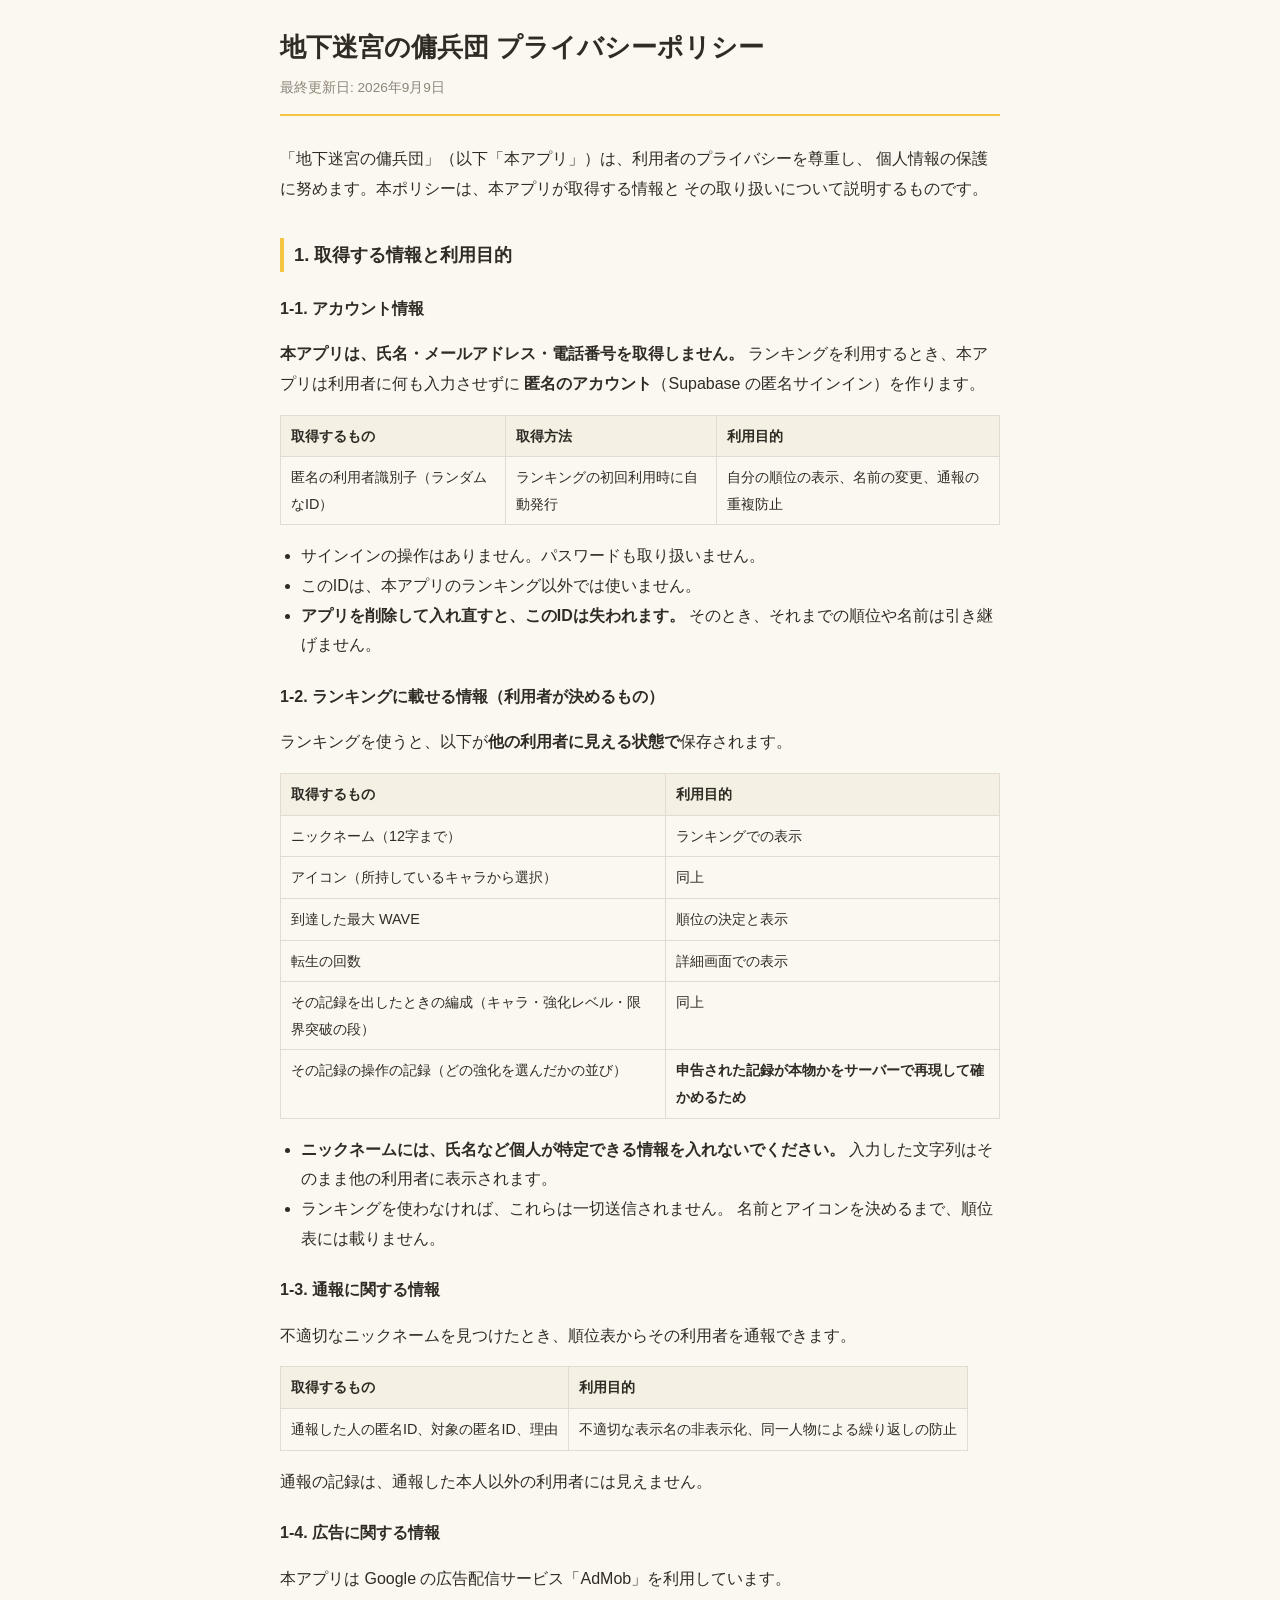
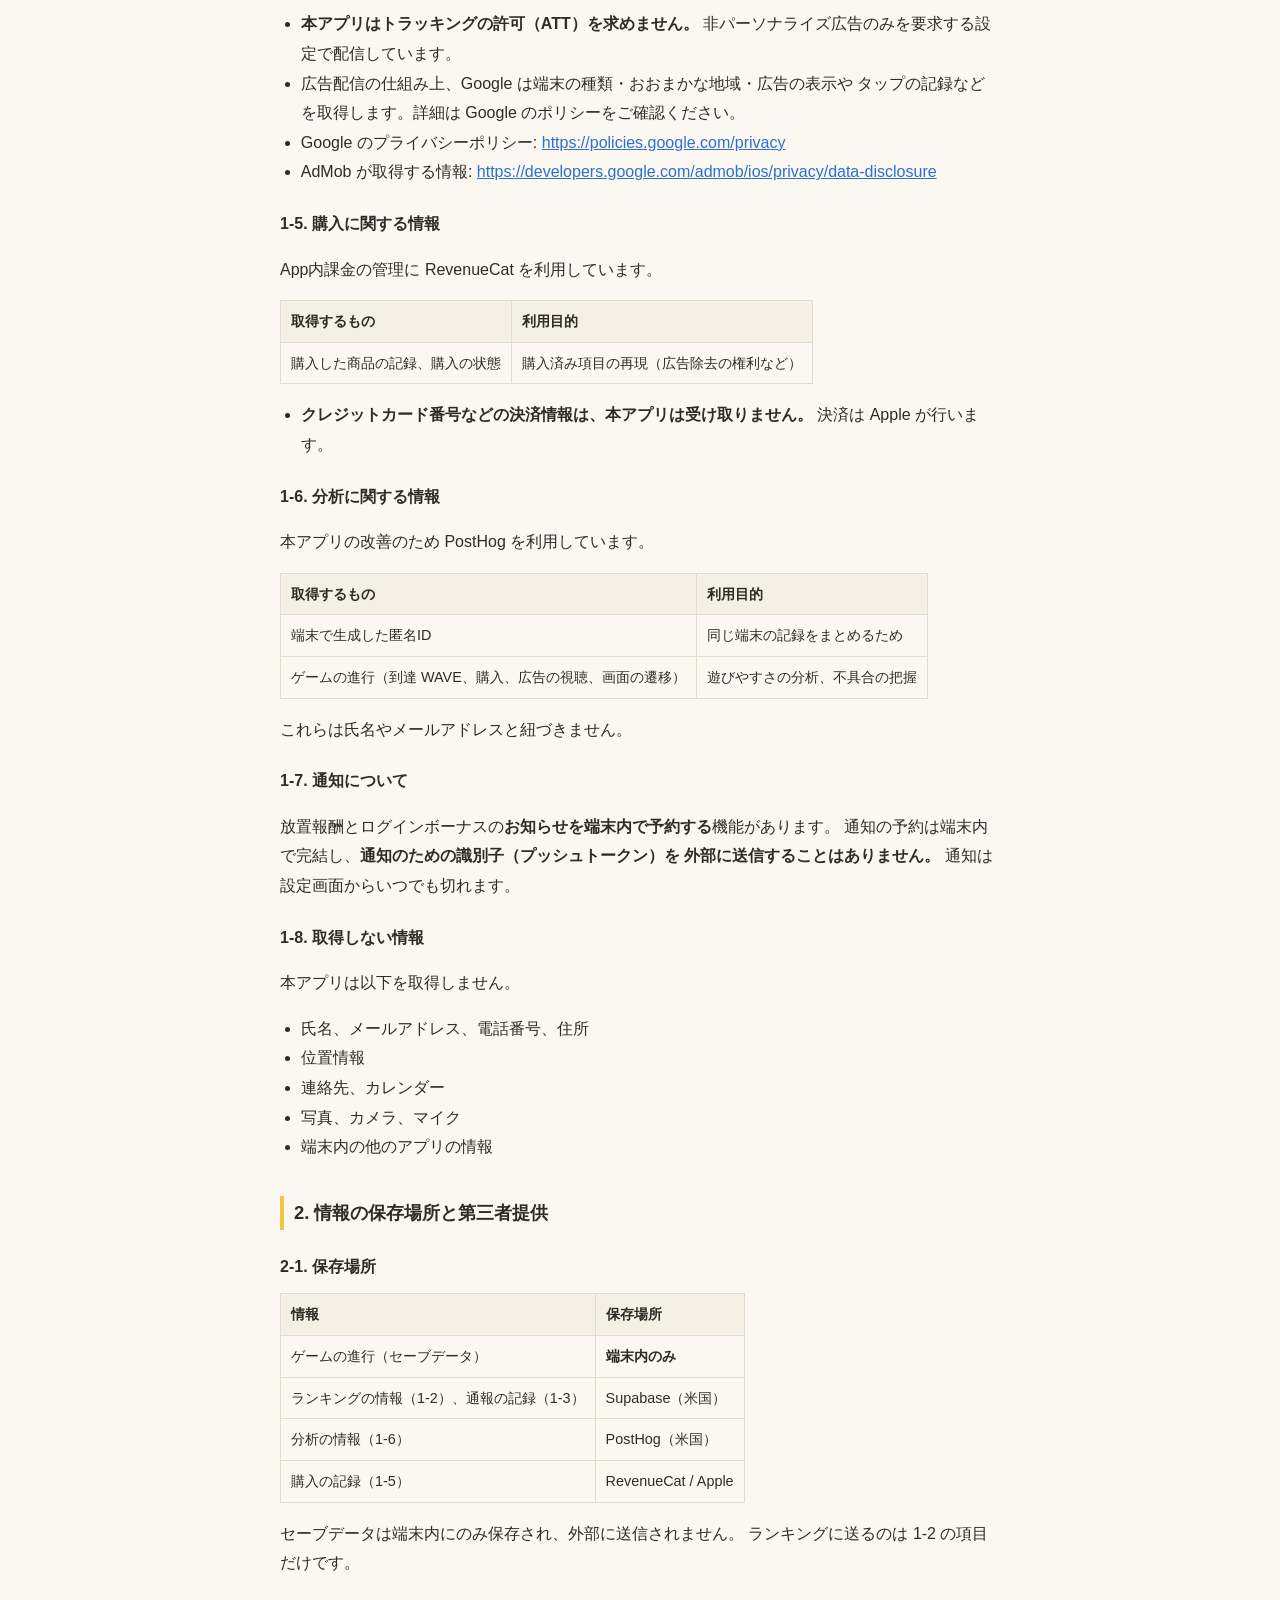
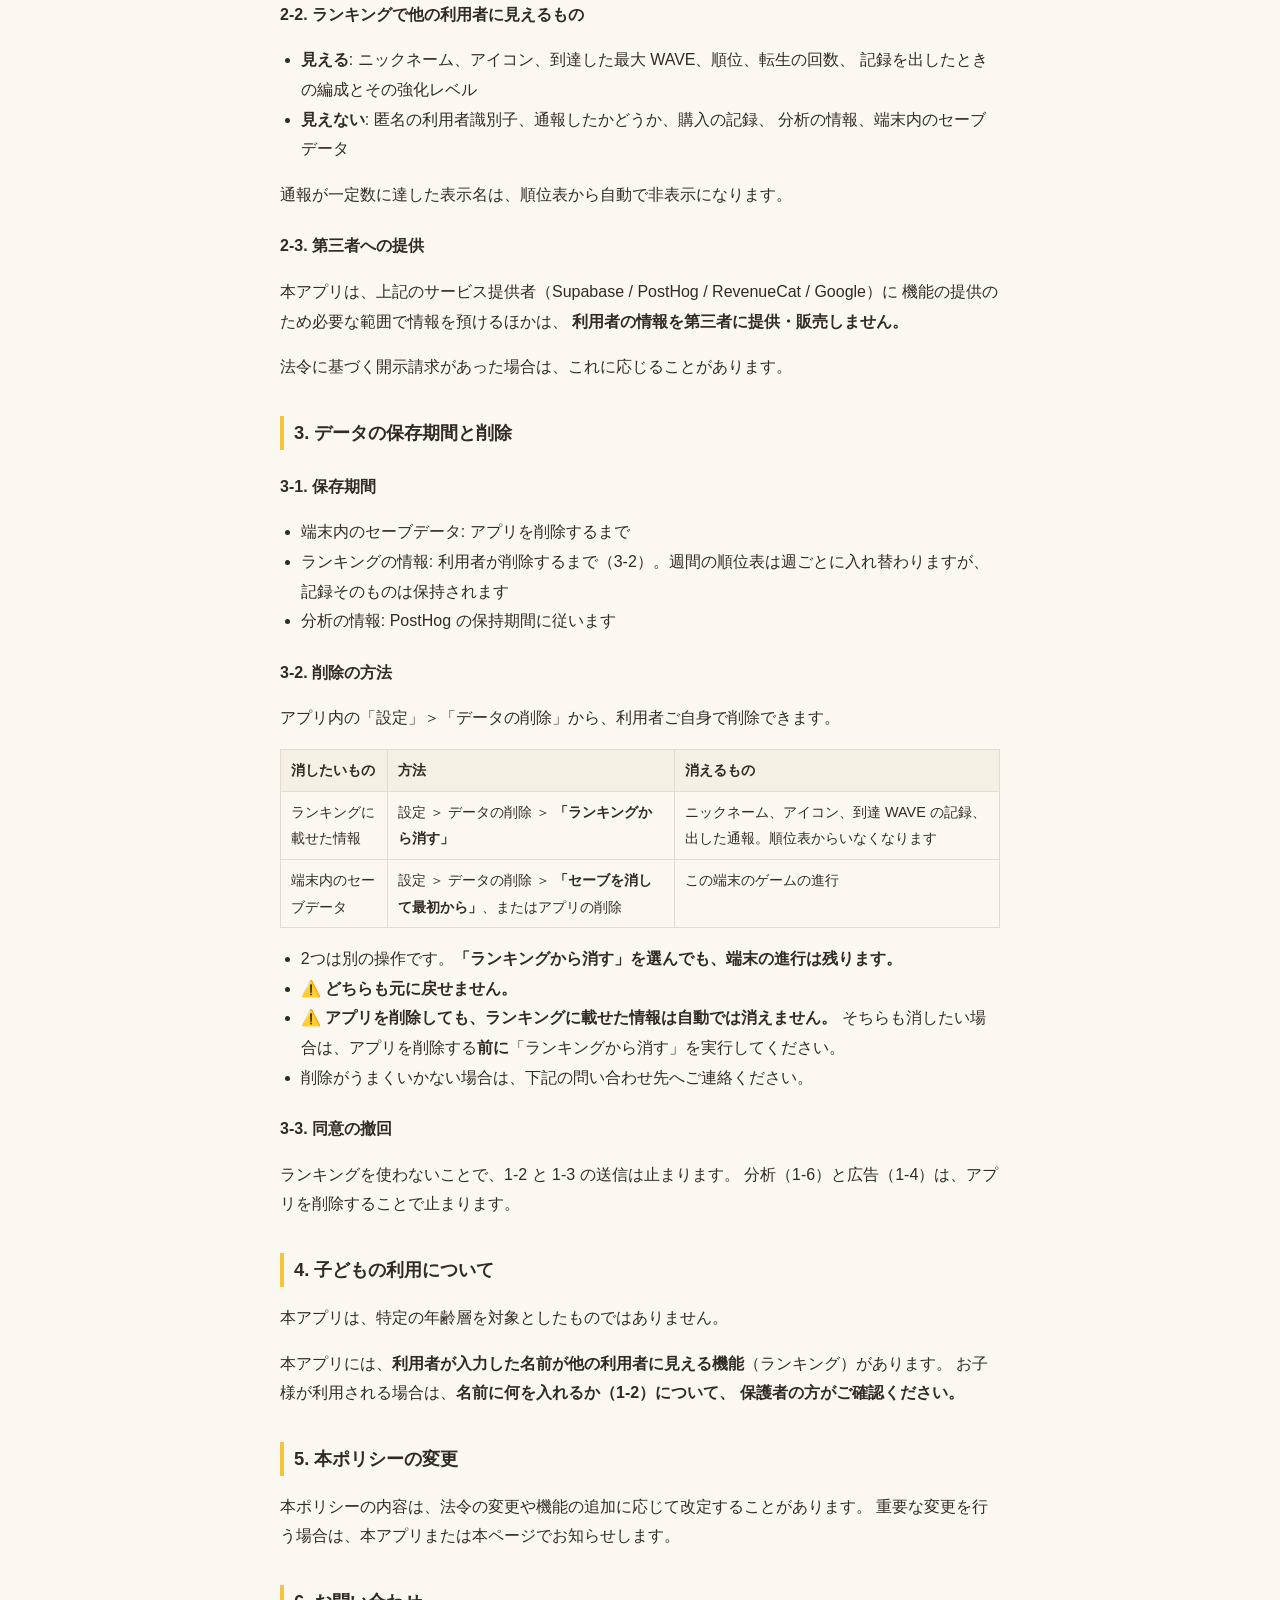
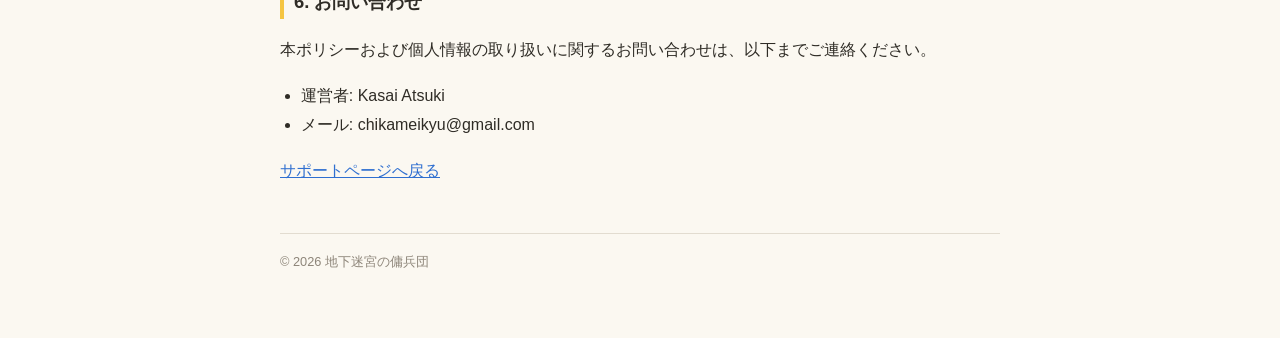
==== privacy.html @ b769090b "サポートページとプライバシーポリシーを置く App Store Connect の必須項目(サポートURL / プライバシーポリシーURL)と、 AdMob の app-ads.txt 検証に要るマー" ====
<!doctype html>
<html lang="ja">
<head>
<meta charset="utf-8">
<meta name="viewport" content="width=device-width, initial-scale=1">
<title>地下迷宮の傭兵団 プライバシーポリシー</title>
<link rel="stylesheet" href="style.css">
</head>
<body>
<header>
  <h1>地下迷宮の傭兵団 プライバシーポリシー</h1>
  <p class="sub">最終更新日: 2026年9月9日</p>
</header>

<p>「地下迷宮の傭兵団」（以下「本アプリ」）は、利用者のプライバシーを尊重し、 個人情報の保護に努めます。本ポリシーは、本アプリが取得する情報と その取り扱いについて説明するものです。</p>
<h2>1. 取得する情報と利用目的</h2>
<h3>1-1. アカウント情報</h3>
<p><strong>本アプリは、氏名・メールアドレス・電話番号を取得しません。</strong> ランキングを利用するとき、本アプリは利用者に何も入力させずに <strong>匿名のアカウント</strong>（Supabase の匿名サインイン）を作ります。</p>
<table><thead><tr><th>取得するもの</th><th>取得方法</th><th>利用目的</th></tr></thead><tbody>
<tr><td>匿名の利用者識別子（ランダムなID）</td><td>ランキングの初回利用時に自動発行</td><td>自分の順位の表示、名前の変更、通報の重複防止</td></tr>
</tbody></table>
<ul>
<li>サインインの操作はありません。パスワードも取り扱いません。</li>
<li>このIDは、本アプリのランキング以外では使いません。</li>
<li><strong>アプリを削除して入れ直すと、このIDは失われます。</strong> そのとき、それまでの順位や名前は引き継げません。</li>
</ul>
<h3>1-2. ランキングに載せる情報（利用者が決めるもの）</h3>
<p>ランキングを使うと、以下が<strong>他の利用者に見える状態で</strong>保存されます。</p>
<table><thead><tr><th>取得するもの</th><th>利用目的</th></tr></thead><tbody>
<tr><td>ニックネーム（12字まで）</td><td>ランキングでの表示</td></tr>
<tr><td>アイコン（所持しているキャラから選択）</td><td>同上</td></tr>
<tr><td>到達した最大 WAVE</td><td>順位の決定と表示</td></tr>
<tr><td>転生の回数</td><td>詳細画面での表示</td></tr>
<tr><td>その記録を出したときの編成（キャラ・強化レベル・限界突破の段）</td><td>同上</td></tr>
<tr><td>その記録の操作の記録（どの強化を選んだかの並び）</td><td><strong>申告された記録が本物かをサーバーで再現して確かめるため</strong></td></tr>
</tbody></table>
<ul>
<li><strong>ニックネームには、氏名など個人が特定できる情報を入れないでください。</strong> 入力した文字列はそのまま他の利用者に表示されます。</li>
<li>ランキングを使わなければ、これらは一切送信されません。 名前とアイコンを決めるまで、順位表には載りません。</li>
</ul>
<h3>1-3. 通報に関する情報</h3>
<p>不適切なニックネームを見つけたとき、順位表からその利用者を通報できます。</p>
<table><thead><tr><th>取得するもの</th><th>利用目的</th></tr></thead><tbody>
<tr><td>通報した人の匿名ID、対象の匿名ID、理由</td><td>不適切な表示名の非表示化、同一人物による繰り返しの防止</td></tr>
</tbody></table>
<p>通報の記録は、通報した本人以外の利用者には見えません。</p>
<h3>1-4. 広告に関する情報</h3>
<p>本アプリは Google の広告配信サービス「AdMob」を利用しています。</p>
<ul>
<li><strong>本アプリはトラッキングの許可（ATT）を求めません。</strong> 非パーソナライズ広告のみを要求する設定で配信しています。</li>
<li>広告配信の仕組み上、Google は端末の種類・おおまかな地域・広告の表示や タップの記録などを取得します。詳細は Google のポリシーをご確認ください。</li>
<li>Google のプライバシーポリシー: <a href="https://policies.google.com/privacy">https://policies.google.com/privacy</a></li>
<li>AdMob が取得する情報: <a href="https://developers.google.com/admob/ios/privacy/data-disclosure">https://developers.google.com/admob/ios/privacy/data-disclosure</a></li>
</ul>
<h3>1-5. 購入に関する情報</h3>
<p>App内課金の管理に RevenueCat を利用しています。</p>
<table><thead><tr><th>取得するもの</th><th>利用目的</th></tr></thead><tbody>
<tr><td>購入した商品の記録、購入の状態</td><td>購入済み項目の再現（広告除去の権利など）</td></tr>
</tbody></table>
<ul>
<li><strong>クレジットカード番号などの決済情報は、本アプリは受け取りません。</strong> 決済は Apple が行います。</li>
</ul>
<h3>1-6. 分析に関する情報</h3>
<p>本アプリの改善のため PostHog を利用しています。</p>
<table><thead><tr><th>取得するもの</th><th>利用目的</th></tr></thead><tbody>
<tr><td>端末で生成した匿名ID</td><td>同じ端末の記録をまとめるため</td></tr>
<tr><td>ゲームの進行（到達 WAVE、購入、広告の視聴、画面の遷移）</td><td>遊びやすさの分析、不具合の把握</td></tr>
</tbody></table>
<p>これらは氏名やメールアドレスと紐づきません。</p>
<h3>1-7. 通知について</h3>
<p>放置報酬とログインボーナスの<strong>お知らせを端末内で予約する</strong>機能があります。 通知の予約は端末内で完結し、<strong>通知のための識別子（プッシュトークン）を 外部に送信することはありません。</strong> 通知は設定画面からいつでも切れます。</p>
<h3>1-8. 取得しない情報</h3>
<p>本アプリは以下を取得しません。</p>
<ul>
<li>氏名、メールアドレス、電話番号、住所</li>
<li>位置情報</li>
<li>連絡先、カレンダー</li>
<li>写真、カメラ、マイク</li>
<li>端末内の他のアプリの情報</li>
</ul>
<h2>2. 情報の保存場所と第三者提供</h2>
<h3>2-1. 保存場所</h3>
<table><thead><tr><th>情報</th><th>保存場所</th></tr></thead><tbody>
<tr><td>ゲームの進行（セーブデータ）</td><td><strong>端末内のみ</strong></td></tr>
<tr><td>ランキングの情報（1-2）、通報の記録（1-3）</td><td>Supabase（米国）</td></tr>
<tr><td>分析の情報（1-6）</td><td>PostHog（米国）</td></tr>
<tr><td>購入の記録（1-5）</td><td>RevenueCat / Apple</td></tr>
</tbody></table>
<p>セーブデータは端末内にのみ保存され、外部に送信されません。 ランキングに送るのは 1-2 の項目だけです。</p>
<h3>2-2. ランキングで他の利用者に見えるもの</h3>
<ul>
<li><strong>見える</strong>: ニックネーム、アイコン、到達した最大 WAVE、順位、転生の回数、 記録を出したときの編成とその強化レベル</li>
<li><strong>見えない</strong>: 匿名の利用者識別子、通報したかどうか、購入の記録、 分析の情報、端末内のセーブデータ</li>
</ul>
<p>通報が一定数に達した表示名は、順位表から自動で非表示になります。</p>
<h3>2-3. 第三者への提供</h3>
<p>本アプリは、上記のサービス提供者（Supabase / PostHog / RevenueCat / Google）に 機能の提供のため必要な範囲で情報を預けるほかは、 <strong>利用者の情報を第三者に提供・販売しません。</strong></p>
<p>法令に基づく開示請求があった場合は、これに応じることがあります。</p>
<h2>3. データの保存期間と削除</h2>
<h3>3-1. 保存期間</h3>
<ul>
<li>端末内のセーブデータ: アプリを削除するまで</li>
<li>ランキングの情報: 利用者が削除するまで（3-2）。週間の順位表は週ごとに入れ替わりますが、 記録そのものは保持されます</li>
<li>分析の情報: PostHog の保持期間に従います</li>
</ul>
<h3>3-2. 削除の方法</h3>
<p>アプリ内の「設定」＞「データの削除」から、利用者ご自身で削除できます。</p>
<table><thead><tr><th>消したいもの</th><th>方法</th><th>消えるもの</th></tr></thead><tbody>
<tr><td>ランキングに載せた情報</td><td>設定 ＞ データの削除 ＞ <strong>「ランキングから消す」</strong></td><td>ニックネーム、アイコン、到達 WAVE の記録、出した通報。順位表からいなくなります</td></tr>
<tr><td>端末内のセーブデータ</td><td>設定 ＞ データの削除 ＞ <strong>「セーブを消して最初から」</strong>、またはアプリの削除</td><td>この端末のゲームの進行</td></tr>
</tbody></table>
<ul>
<li>2つは別の操作です。<strong>「ランキングから消す」を選んでも、端末の進行は残ります。</strong></li>
<li>⚠️ <strong>どちらも元に戻せません。</strong></li>
<li>⚠️ <strong>アプリを削除しても、ランキングに載せた情報は自動では消えません。</strong> そちらも消したい場合は、アプリを削除する<strong>前に</strong>「ランキングから消す」を実行してください。</li>
<li>削除がうまくいかない場合は、下記の問い合わせ先へご連絡ください。</li>
</ul>
<h3>3-3. 同意の撤回</h3>
<p>ランキングを使わないことで、1-2 と 1-3 の送信は止まります。 分析（1-6）と広告（1-4）は、アプリを削除することで止まります。</p>
<h2>4. 子どもの利用について</h2>
<p>本アプリは、特定の年齢層を対象としたものではありません。</p>
<p>本アプリには、<strong>利用者が入力した名前が他の利用者に見える機能</strong>（ランキング）があります。 お子様が利用される場合は、<strong>名前に何を入れるか（1-2）について、 保護者の方がご確認ください。</strong></p>
<h2>5. 本ポリシーの変更</h2>
<p>本ポリシーの内容は、法令の変更や機能の追加に応じて改定することがあります。 重要な変更を行う場合は、本アプリまたは本ページでお知らせします。</p>
<h2>6. お問い合わせ</h2>
<p>本ポリシーおよび個人情報の取り扱いに関するお問い合わせは、以下までご連絡ください。</p>
<ul>
<li>運営者: Kasai Atsuki</li>
<li>メール: chikameikyu@gmail.com</li>
</ul>

<p><a href="index.html">サポートページへ戻る</a></p>

<footer>
  © 2026 地下迷宮の傭兵団
</footer>
</body>
</html>
---- style.css ----
:root { color-scheme: light dark; }
* { box-sizing: border-box; }
body {
  margin: 0 auto; padding: 24px 20px 64px; max-width: 760px;
  font-family: -apple-system, BlinkMacSystemFont, "Hiragino Sans", "Noto Sans JP", sans-serif;
  line-height: 1.85; color: #2f2c26; background: #fbf8f1;
  -webkit-text-size-adjust: 100%;
}
/* アプリ本体の配色(src/theme.ts の bg #1b1b2f / text #f0e6d2 / gold #f5c542)に寄せる */
@media (prefers-color-scheme: dark) { body { color: #f0e6d2; background: #1b1b2f; } }
header { border-bottom: 2px solid #f5c542; padding-bottom: 14px; margin-bottom: 28px; }
h1 { font-size: 1.6rem; margin: 0 0 4px; }
h2 { font-size: 1.15rem; margin: 34px 0 10px; padding-left: 10px; border-left: 4px solid #f5c542; }
h3 { font-size: 1rem; margin: 22px 0 6px; }
.sub { color: #8d8579; font-size: .85rem; margin: 0; }
@media (prefers-color-scheme: dark) { .sub { color: #a79f92; } }
table { border-collapse: collapse; width: 100%; margin: 12px 0; font-size: .9rem; display: block; overflow-x: auto; }
th, td { border: 1px solid #e2dcd0; padding: 7px 10px; text-align: left; vertical-align: top; }
th { background: #f5f0e4; }
@media (prefers-color-scheme: dark) { th { background: #2a2a45; } th, td { border-color: #3d3d63; } }
a { color: #2f6fd0; }
@media (prefers-color-scheme: dark) { a { color: #5aa9ff; } }
code { background: #f0ebdf; padding: 1px 5px; border-radius: 4px; font-size: .88em; }
@media (prefers-color-scheme: dark) { code { background: #2a2a45; } }
ul { padding-left: 1.3em; }
.note { background: #f5f0e4; border-radius: 10px; padding: 12px 16px; font-size: .9rem; }
@media (prefers-color-scheme: dark) { .note { background: #2a2a45; } }
footer { margin-top: 48px; padding-top: 16px; border-top: 1px solid #e2dcd0; font-size: .8rem; color: #8d8579; }
@media (prefers-color-scheme: dark) { footer { border-color: #3d3d63; color: #a79f92; } }
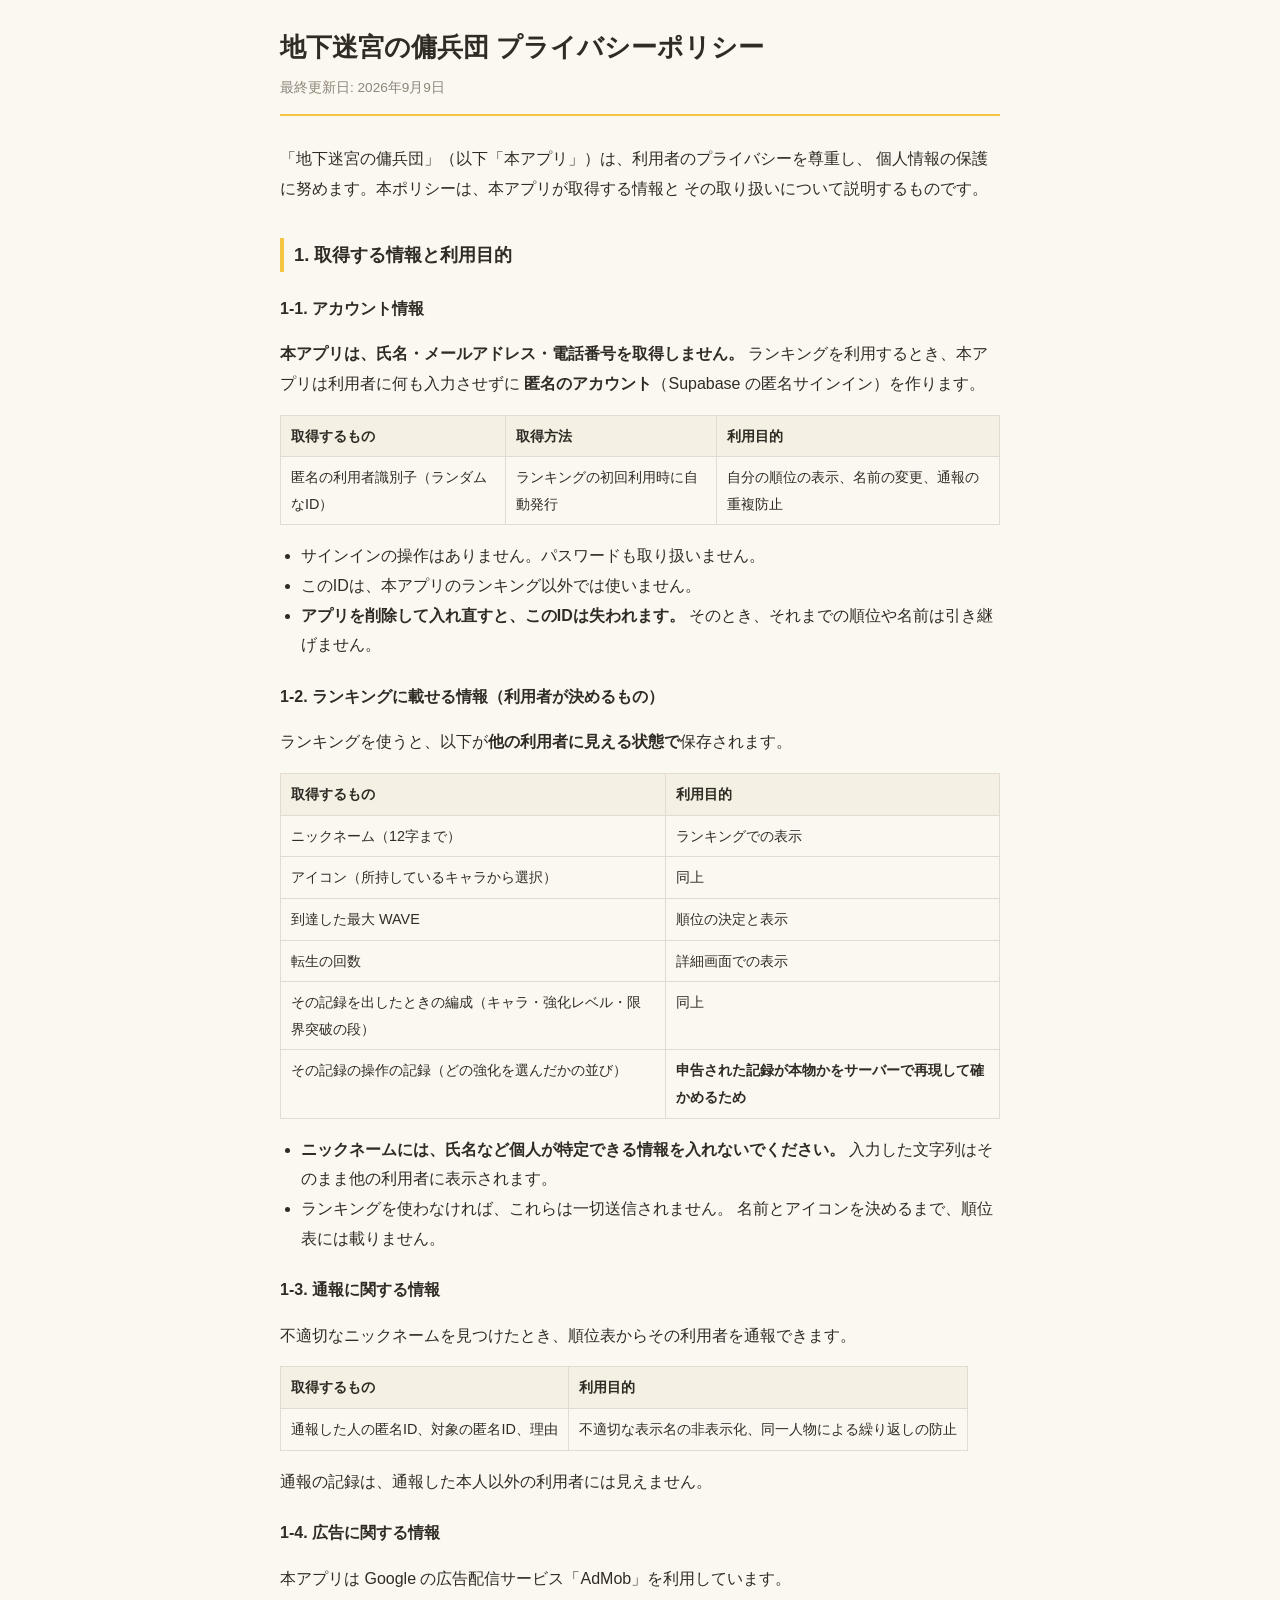
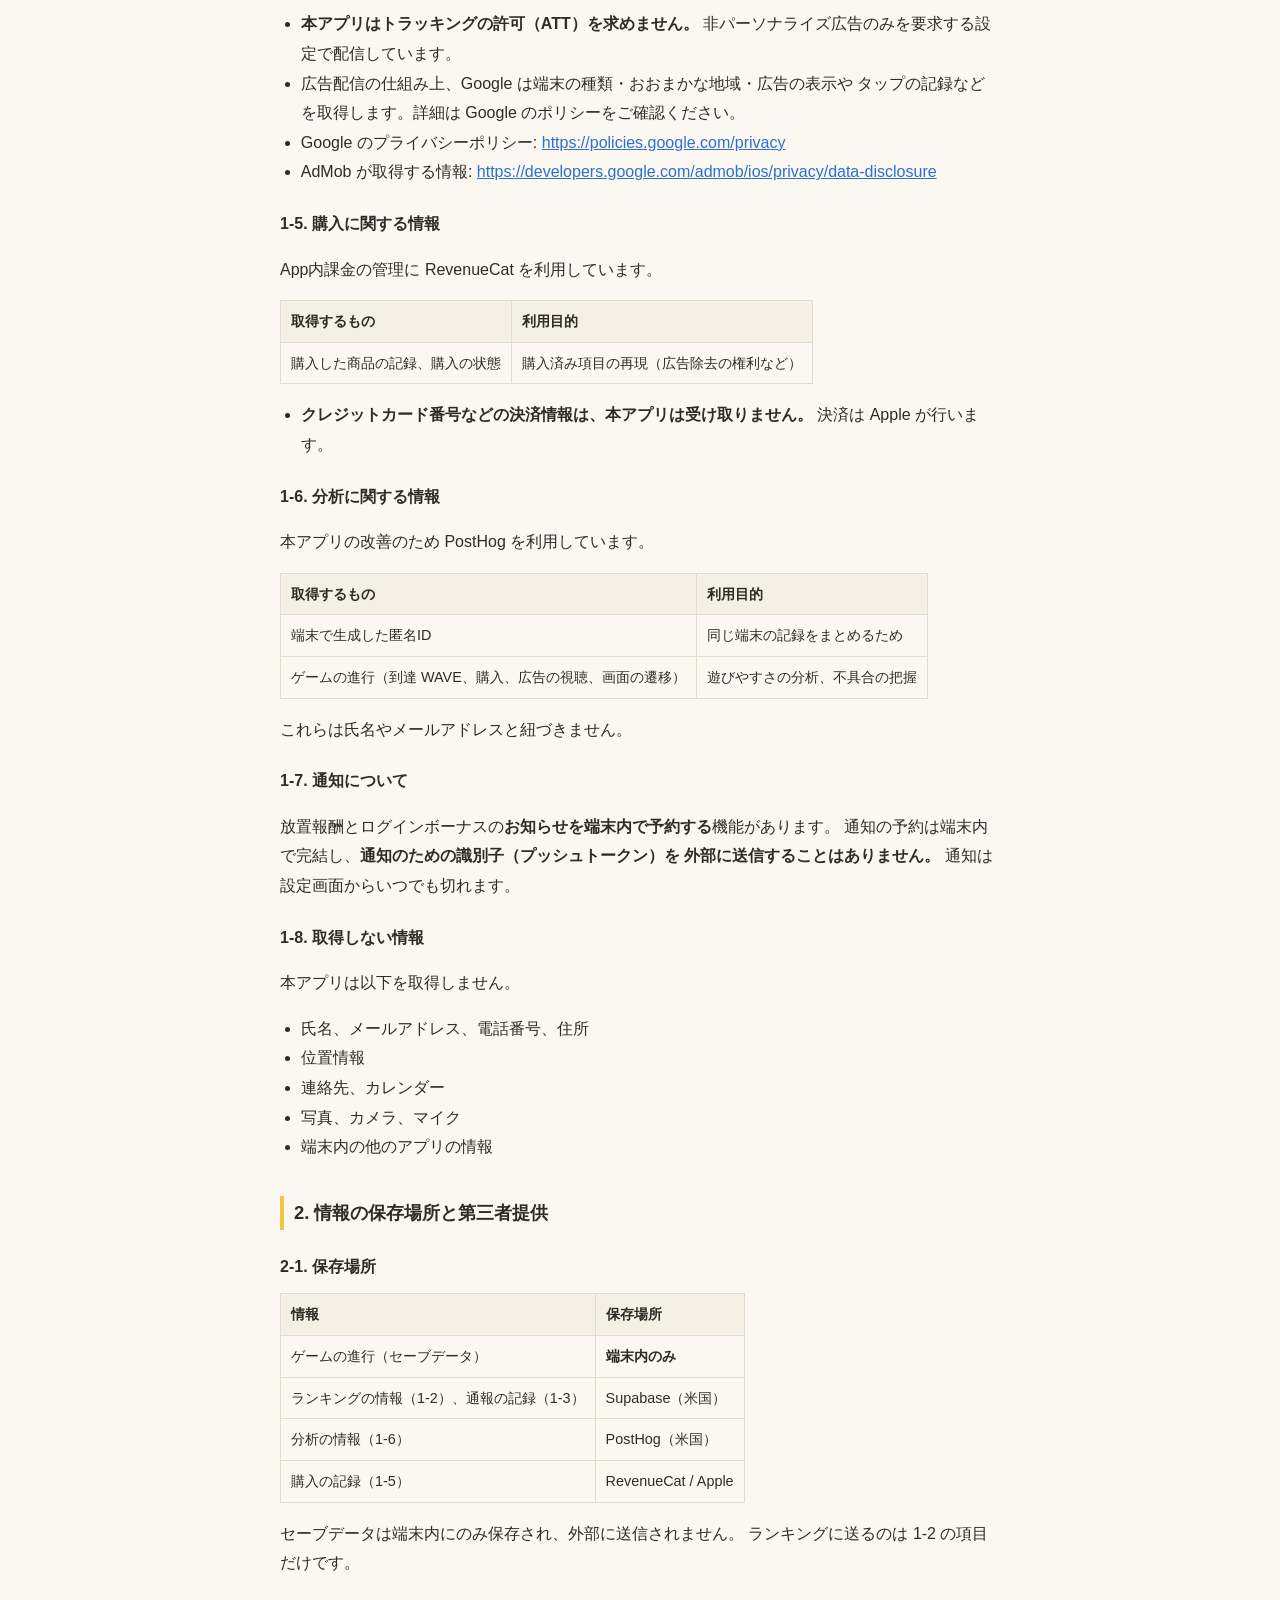
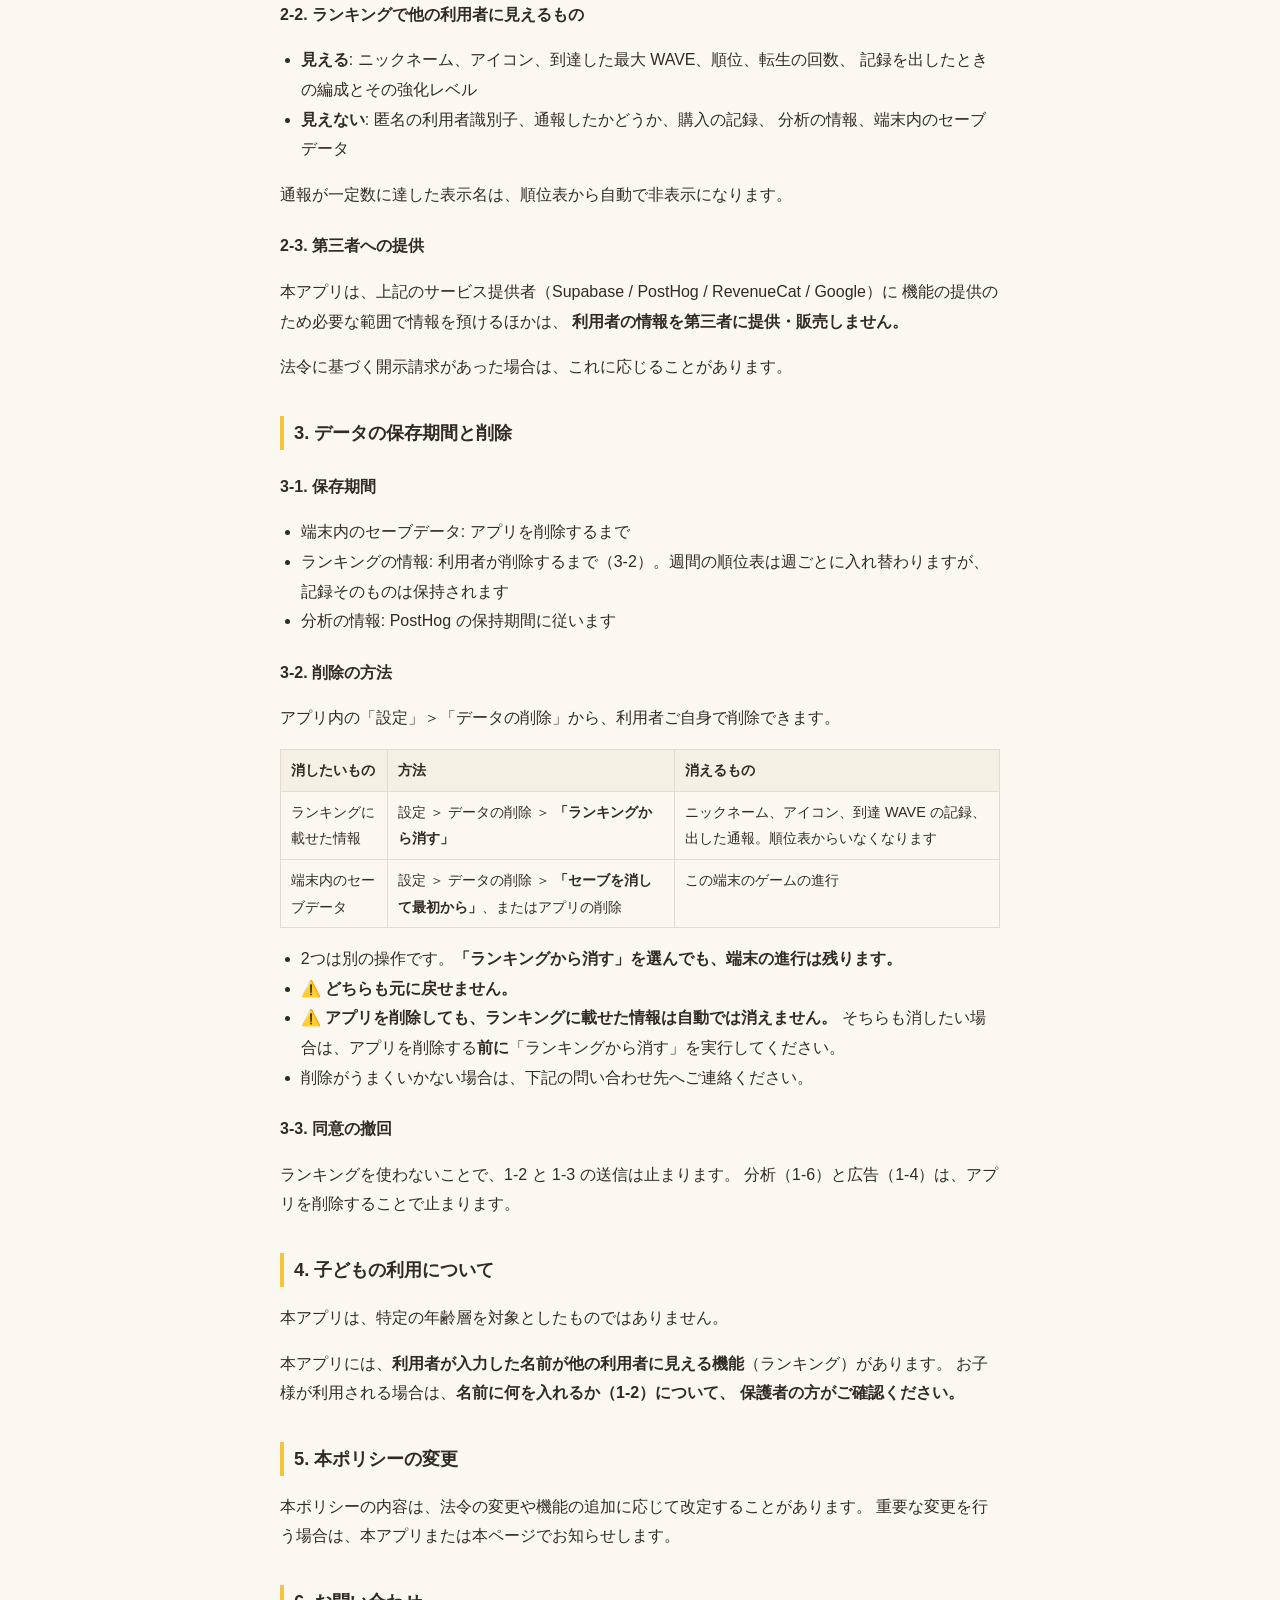
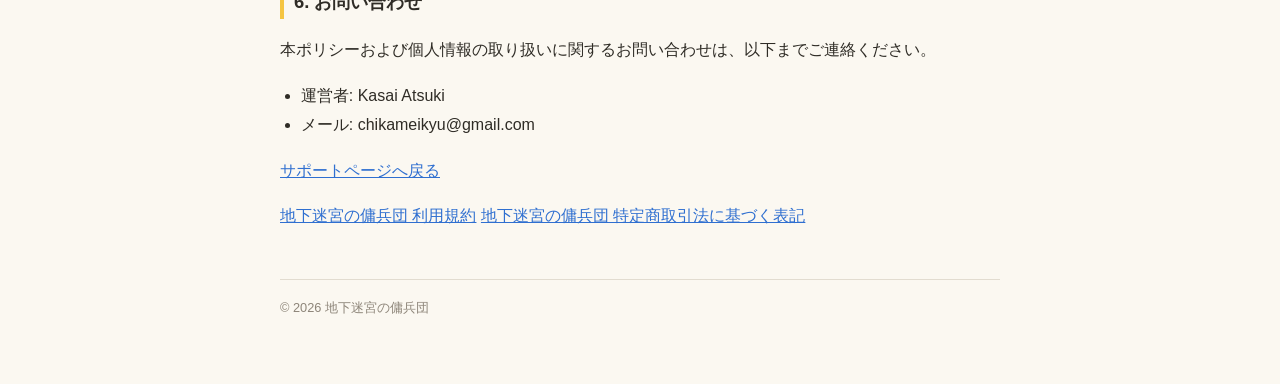
==== commit b8c15ae4: "利用規約と特定商取引法に基づく表記を置く kusoge の docs/terms.md と docs/tokushoho.md から scripts/build-site.py が生成したもの。手で直" ====
--- a/privacy.html
+++ b/privacy.html
@@ -130,7 +130,10 @@
 </ul>
 
 <p><a href="index.html">サポートページへ戻る</a></p>
-
+<nav class="others">
+  <a href="terms.html">地下迷宮の傭兵団 利用規約</a>
+  <a href="tokushoho.html">地下迷宮の傭兵団 特定商取引法に基づく表記</a>
+</nav>
 <footer>
   © 2026 地下迷宮の傭兵団
 </footer>
